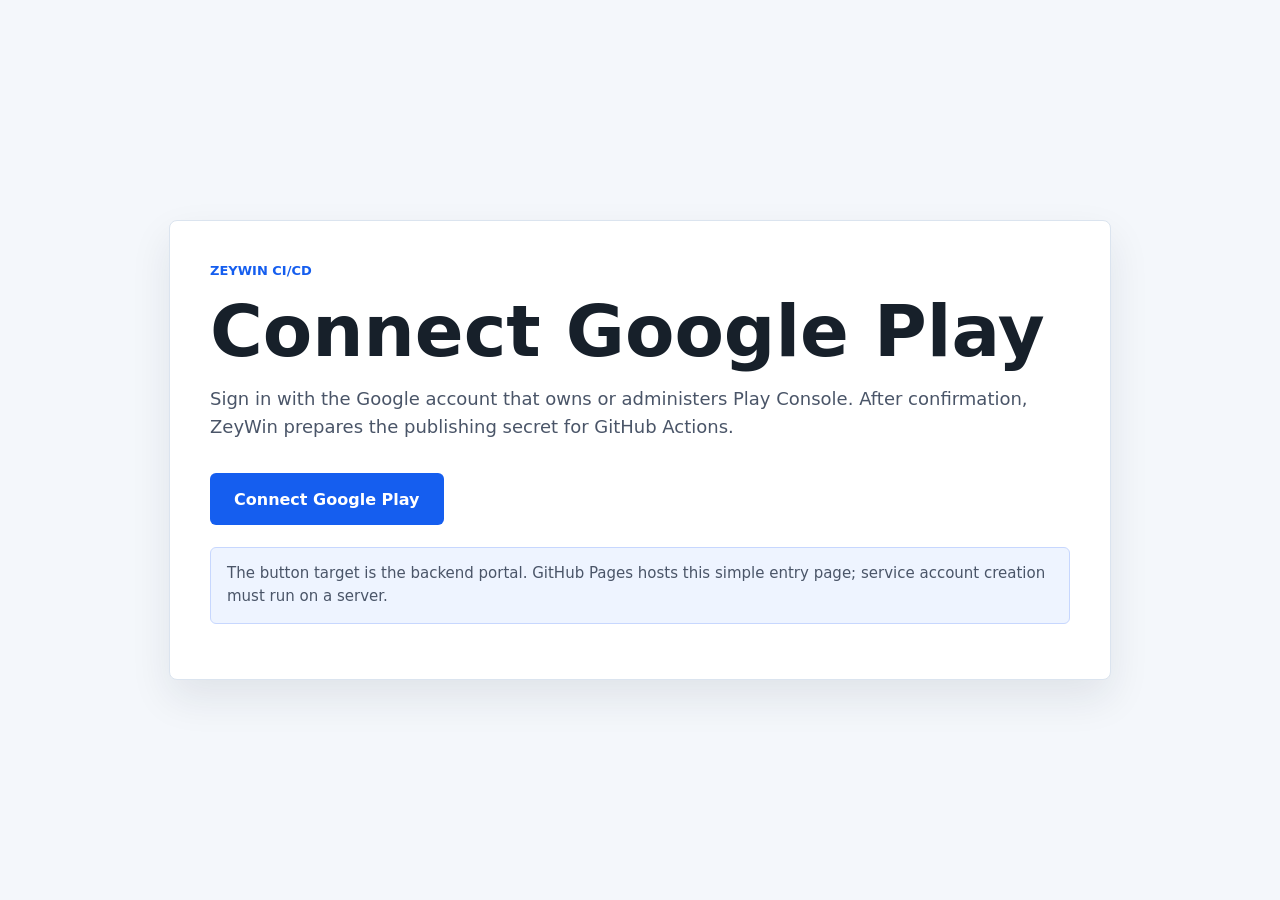
==== connect/index.html @ d1cc74e1 "Add Google Play connect page" ====
<!doctype html>
<html lang="en">
<head>
  <meta charset="utf-8" />
  <meta name="viewport" content="width=device-width, initial-scale=1" />
  <title>ZeyWin Connect</title>
  <style>
    :root {
      font-family: Inter, ui-sans-serif, system-ui, -apple-system, BlinkMacSystemFont, "Segoe UI", sans-serif;
      background: #f4f7fb;
      color: #17202a;
    }

    body {
      margin: 0;
      min-height: 100vh;
      display: grid;
      place-items: center;
    }

    main {
      width: min(860px, calc(100% - 32px));
      background: #fff;
      border: 1px solid #dbe4ef;
      border-radius: 8px;
      padding: 40px;
      box-shadow: 0 18px 42px rgba(20, 35, 60, 0.09);
    }

    p.kicker {
      margin: 0 0 14px;
      color: #155eef;
      font-size: 13px;
      font-weight: 800;
      text-transform: uppercase;
    }

    h1 {
      margin: 0;
      font-size: clamp(38px, 7vw, 72px);
      line-height: 1;
      letter-spacing: 0;
    }

    p {
      color: #4a5568;
      font-size: 18px;
      line-height: 1.55;
    }

    a.button {
      display: inline-flex;
      align-items: center;
      justify-content: center;
      min-height: 52px;
      margin-top: 14px;
      padding: 0 24px;
      border-radius: 6px;
      background: #155eef;
      color: #fff;
      font-weight: 800;
      text-decoration: none;
    }

    .note {
      margin-top: 22px;
      padding: 14px 16px;
      border: 1px solid #c7d7fe;
      border-radius: 6px;
      background: #eef4ff;
      font-size: 15px;
    }
  </style>
</head>
<body>
  <main>
    <p class="kicker">ZeyWin CI/CD</p>
    <h1>Connect Google Play</h1>
    <p>Sign in with the Google account that owns or administers Play Console. After confirmation, ZeyWin prepares the publishing secret for GitHub Actions.</p>
    <a class="button" href="https://zeywin-connect.onrender.com/auth/google">Connect Google Play</a>
    <p class="note">The button target is the backend portal. GitHub Pages hosts this simple entry page; service account creation must run on a server.</p>
  </main>
</body>
</html>
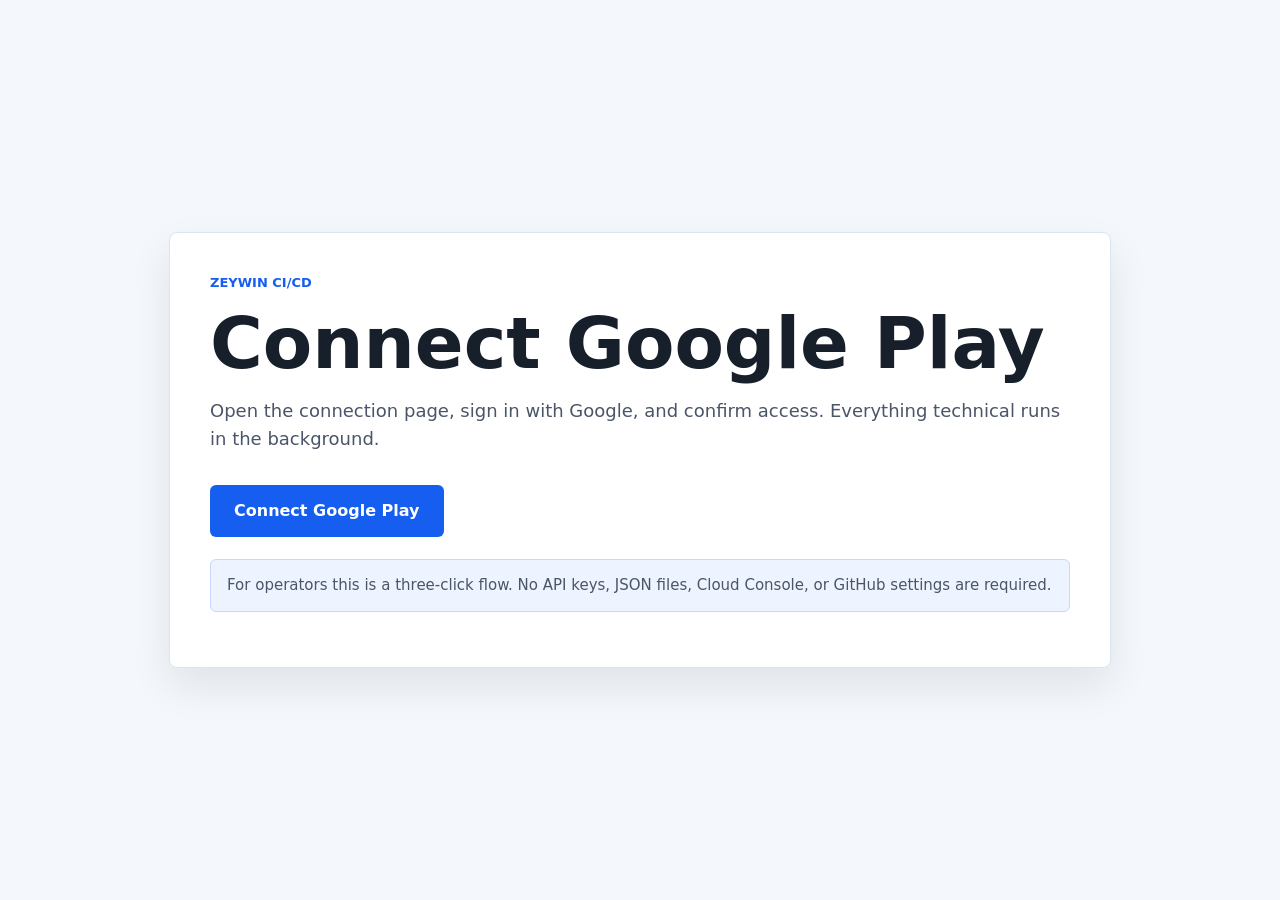
==== commit f57ce782: "Polish connect page copy" ====
--- a/connect/index.html
+++ b/connect/index.html
@@ -76,9 +76,9 @@
   <main>
     <p class="kicker">ZeyWin CI/CD</p>
     <h1>Connect Google Play</h1>
-    <p>Sign in with the Google account that owns or administers Play Console. After confirmation, ZeyWin prepares the publishing secret for GitHub Actions.</p>
+    <p>Open the connection page, sign in with Google, and confirm access. Everything technical runs in the background.</p>
     <a class="button" href="https://zeywin-connect.onrender.com/auth/google">Connect Google Play</a>
-    <p class="note">The button target is the backend portal. GitHub Pages hosts this simple entry page; service account creation must run on a server.</p>
+    <p class="note">For operators this is a three-click flow. No API keys, JSON files, Cloud Console, or GitHub settings are required.</p>
   </main>
 </body>
 </html>
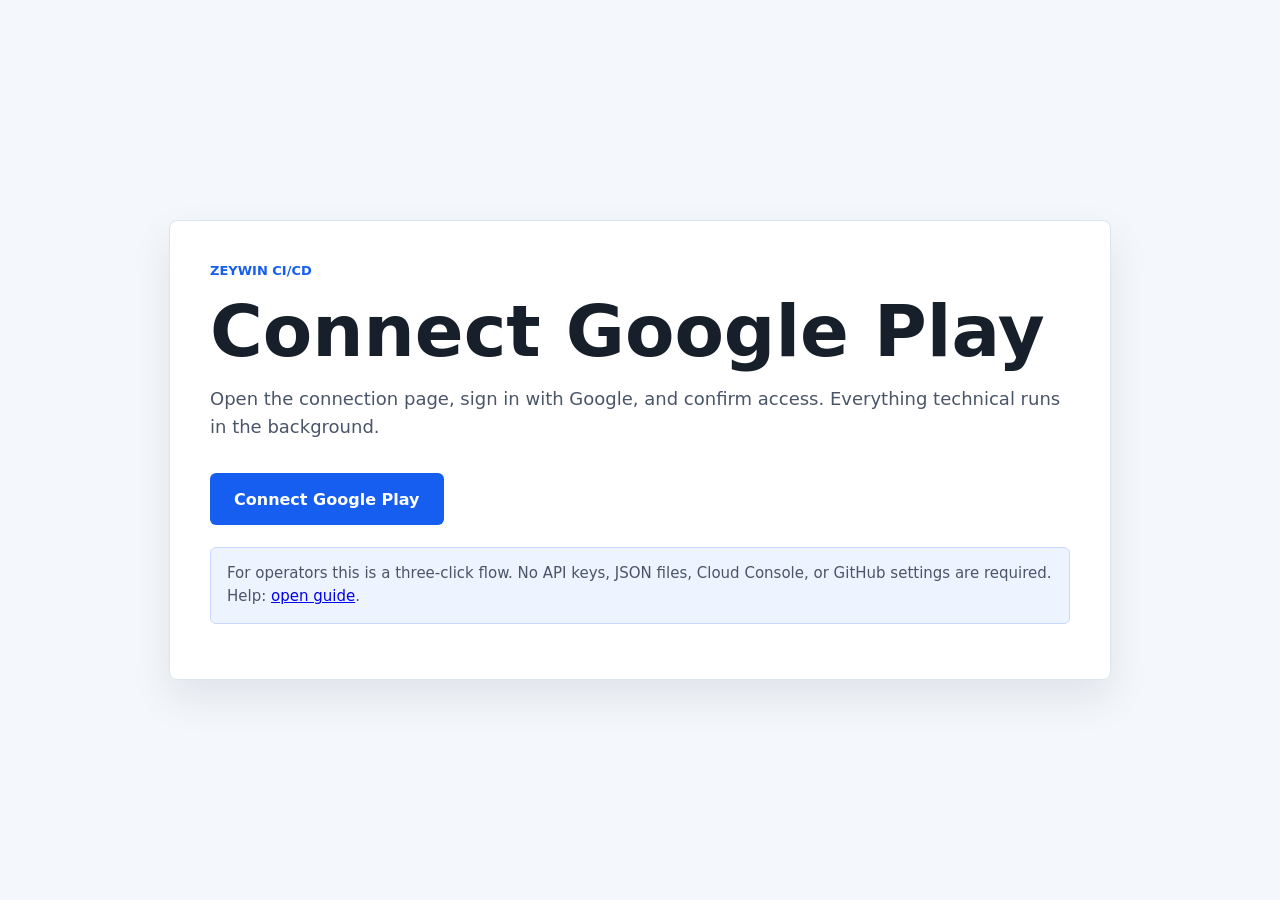
==== commit 3554ef64: "Link connect guide" ====
--- a/connect/index.html
+++ b/connect/index.html
@@ -77,8 +77,8 @@
     <p class="kicker">ZeyWin CI/CD</p>
     <h1>Connect Google Play</h1>
     <p>Open the connection page, sign in with Google, and confirm access. Everything technical runs in the background.</p>
-    <a class="button" href="https://zeywin-connect.onrender.com/auth/google">Connect Google Play</a>
-    <p class="note">For operators this is a three-click flow. No API keys, JSON files, Cloud Console, or GitHub settings are required.</p>
+    <a class="button" href="https://zeywin-connect.onrender.com/operator">Connect Google Play</a>
+    <p class="note">For operators this is a three-click flow. No API keys, JSON files, Cloud Console, or GitHub settings are required. Help: <a href="https://zeywin-connect.onrender.com/help">open guide</a>.</p>
   </main>
 </body>
 </html>
